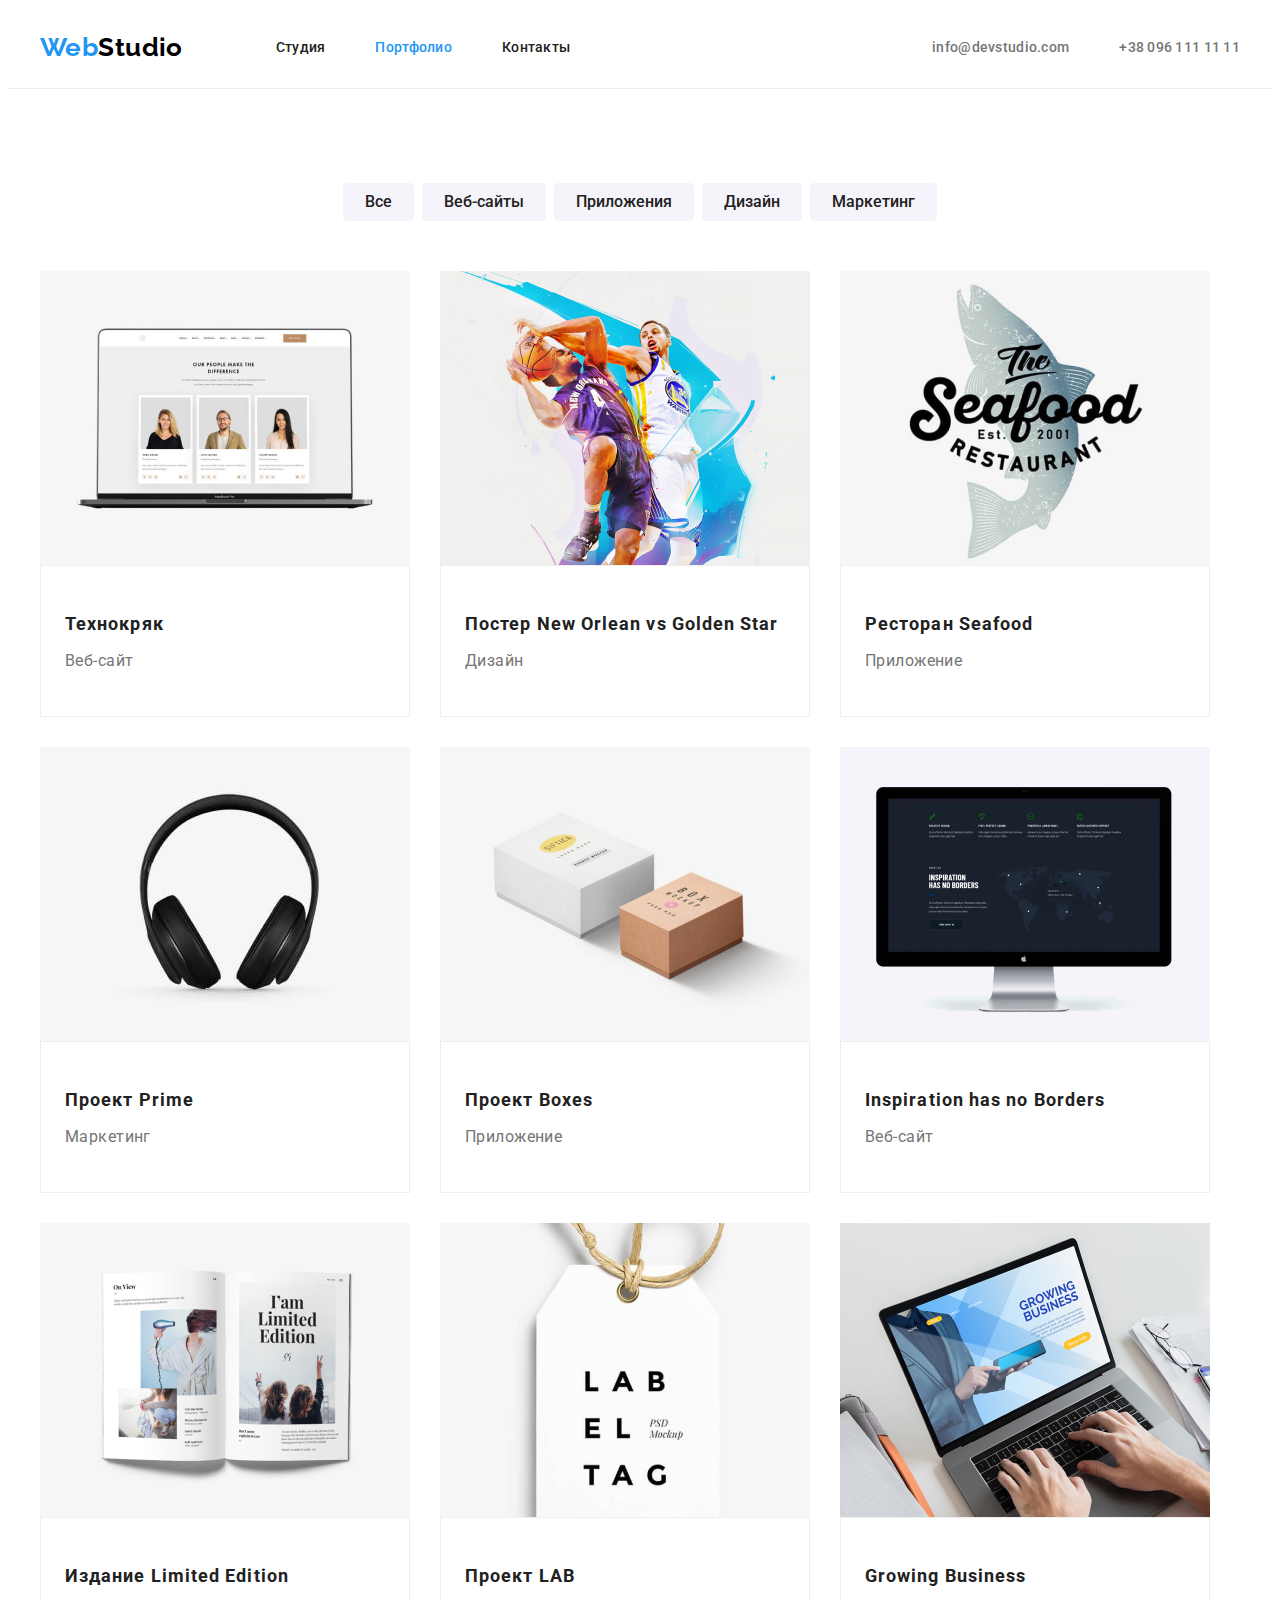
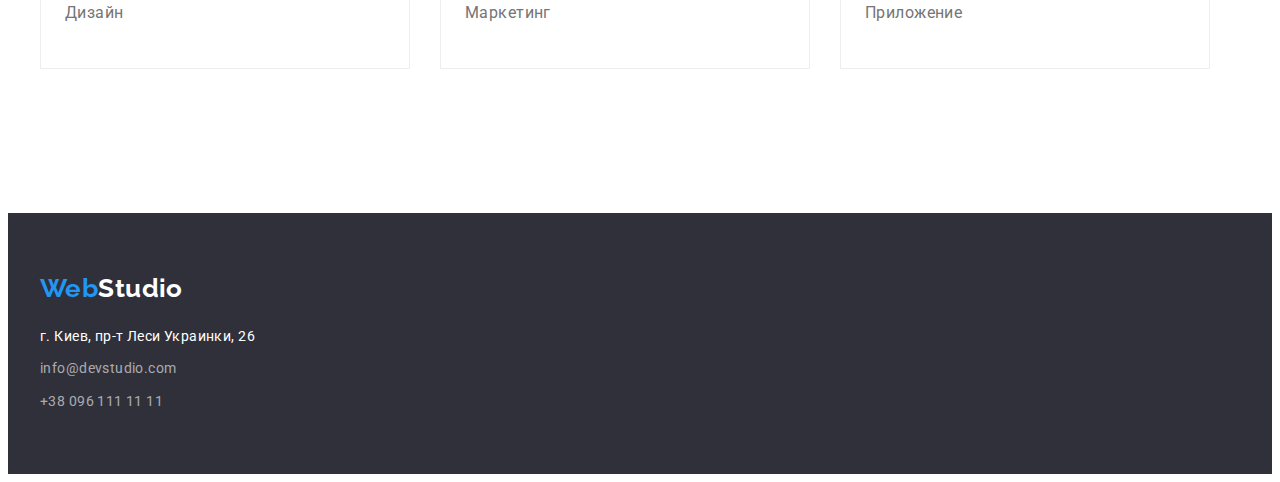
==== portfolio.html @ 4dc72d80 "started" ====
<!DOCTYPE html>
<html lang="ru">

<head>
    <meta charset="UTF-8">
    <meta http-equiv="X-UA-Compatible" content="IE=edge">
    <meta name="viewport" content="width=device-width, initial-scale=1.0">
    <title>Document</title>
    <link rel="stylesheet" href="node_modules/modern-normalize/modern-normalize.css">
    <link rel="preconnect" href="https://fonts.googleapis.com">
    <link rel="preconnect" href="https://fonts.gstatic.com" crossorigin>
    <link href="https://fonts.googleapis.com/css2?family=Raleway:wght@700&family=Roboto:wght@400;500;700;900&display=swap"
        rel="stylesheet">
    <link rel="stylesheet" href="./css/styles.css">
</head>
<body>
    <header class="header header-portfolio">
        <div class="container site-nav-flex">
            <nav class="nav site-nav-flex">
                <a class="logo" href="./index.html"> <span class="web">Web</span><span class="studio">Studio</span>
                </a>
    
                <ul class="site-nav list">
                    <li class="header-item"><a href="./index.html" class="link-contact">Студия</a></li>
                    <li class="header-item"><a href="./portfolio.html" class="link-contact curent">Портфолио</a></li>
                    <li class="header-item"><a href="" class="link-contact">Контакты</a></li>
                </ul>
            </nav>
    
            <ul class="site-contacts contacts-list list">
                <li class="header-item"><a href="mailto:info@devstudio.com" class="link-contact">info@devstudio.com</a></li>
                <li class="header-item"><a href="tel:+380961111111" class="link-contact">+38 096 111 11 11</a></li>
            </ul>
        </div>
    </header>

    <main class="main-bgd">
        <section class="section-portfolio">
            <div class="container">
                <h1 class="visually-hidden">Наше Портфолио</h1>
                    <ul class="button-list list">
                        <li class="button-item"><button type="button" class="button secondary-btn link">Все</button></li>
                        <li class="button-item"><button type="button" class="button secondary-btn link">Веб-сайты</button></li>
                        <li class="button-item"><button type="button" class="button secondary-btn link">Приложения</button></li>
                        <li class="button-item"><button type="button" class="button secondary-btn link">Дизайн</button></li>
                        <li class="button-item"><button type="button" class="button secondary-btn link">Маркетинг</button></li>
                    </ul>
                
                    <ul class="project-list list">
                        <li class="portfolio-item">
                            <img src="./images/portrets.jpg" alt="портреты людей на ноутбуке" width="370">
                            <div class="portfolio-item-wrap">
                            <h2 class="project-title">Технокряк</h2>
                            <p class="project-text">Веб-сайт</p>
                            </div>
                        </li>
                
                        <li class="portfolio-item">
                            <img src="./images/basketball.jpg" alt="два баскетболиста" width="370">
                            <div class="portfolio-item-wrap">
                            <h2 class="project-title">Постер New Orlean vs Golden Star</h2>
                            <p class="project-text">Дизайн</p>
                            </div>
                        </li>
                
                        <li class="portfolio-item">
                            <img src="./images/seafood.jpg" alt="надпись морская еда" width="370">
                            <div class="portfolio-item-wrap">
                            <h2 class="project-title">Ресторан Seafood</h2>
                            <p class="project-text">Приложение</p>
                            </div>
                        </li>
                
                        <li class="portfolio-item">
                            <img src="./images/headphones.jpg" alt="наушники" width="370">
                            <div class="portfolio-item-wrap">
                            <h2 class="project-title">Проект Prime</h2>
                            <p class="project-text">Маркетинг</p>
                            </div>
                        </li>
                
                        <li class="portfolio-item">
                            <img src="./images/boxes.jpg" alt="две картонные коробки" width="370">
                            <div class="portfolio-item-wrap">
                            <h2 class="project-title">Проект Boxes</h2>
                            <p class="project-text">Приложение</p>
                            </div>
                        </li>
                
                        <li class="portfolio-item">
                            <img src="./images/aple.jpg" alt="монитор" width="370">
                            <div class="portfolio-item-wrap">
                            <h2 class="project-title">Inspiration has no Borders</h2>
                            <p class="project-text">Веб-сайт</p>
                            </div>
                        </li>
                
                        <li class="portfolio-item">
                            <img src="./images/book.jpg" alt="раскрытая книга" width="370">
                            <div class="portfolio-item-wrap">
                            <h2 class="project-title">Издание Limited Edition</h2>
                            <p class="project-text">Дизайн</p>
                            </div>
                        </li>
                
                        <li class="portfolio-item">
                            <img src="./images/label.jpg" alt="лейбл етикетка" width="370">
                            <div class="portfolio-item-wrap">
                            <h2 class="project-title">Проект LAB</h2>
                            <p class="project-text">Маркетинг</p>
                            </div>
                        </li>
                
                        <li class="portfolio-item">
                            <img src="./images/laptop.jpg" alt="ноутбук" width="370">
                            <div class="portfolio-item-wrap">
                            <h2 class="project-title">Growing Business</h2>
                            <p class="project-text">Приложение</p>
                            </div>
                        </li>
                
                    </ul>
            </div>
        </section>

    </main>

<footer class="footer">
    <div class="container">
        <a class="logo-footer" href="./index.html"> <span class="web">Web</span><span class="studio">Studio</span>
        </a>
        <ul class="site-contacts contakts-footer list">
            <li class="foter-item"><a href="address:https://goo.gl/maps/EMwPWQ2nmu3G9indA" class="address link-footer">г. Киев, пр-т Леси
                    Украинки, 26</a>
            </li>
            <li class="foter-item"><a href="mailto:info@devstudio.com" class="mailto link-footer">info@devstudio.com</a></li>
            <li class="foter-item"><a href="tel:+380961111111" class="tel link-footer">+38 096 111 11 11</a></li>
        </ul>
    </div>
</footer>
</body>
</html>
---- css/styles.css ----
:root {
  --accent-color: #2196f3;
  --primary-text-color: #757575;
  --title-text-color: #212121;
  --primary-bg-color: #e5e5e5;
  --button-bg-color: #f5f4fa;
  --white-text-color: #fff;
  --futter-bg-color: #2f303a;
  --header-bg-color: #ffffff;
}
/* Стили для index.html */

/* Body */
body {
  background-color: var(--header-bg-color);
  color: var(--primary-text-color);

  font-family: Roboto, sans-serif;
  font-weight: 400;
  font-size: 14px;
  letter-spacing: 0.03em;
}
/* сброс стилей */
p, 
h1, 
h2, 
h3, 
h4, 
h5, 
h6 {
  margin: 0;
  padding: 0;
}

ul, ol {
  margin: 0;
  padding: 0;
}

button {
  cursor: pointer;
}
 img {
  display: block;
 }
.container {
  width: 1200px;
  padding-left: 15px;
  padding-right: 15px;
  margin: 0 auto;
}
/* outline: 1px solid red; */
.list {
  list-style: none;
}

.visually-hidden {
  position: absolute;
  white-space: nowrap;
  width: 1px;
  height: 1px;
  overflow: hidden;
  border: 0;
  padding: 0;
  clip: rect(0 0 0 0);
  clip-path: inset(50%);
  margin: -1px;
}

/* ___________________________________HEADER____________________________________________ */

.header {
  padding-top: 24px;
  padding-bottom: 25px;
}

.logo {
  text-decoration: none;
}

.site-nav .link-contact {
  color: var(--title-text-color);
  font-weight: 500;
  line-height: 1.14;
  letter-spacing: 0.02em;
  text-decoration: none;
}

.site-contacts .link-contact {
  color: var(--primary-text-color);
  font-weight: 500;
  line-height: 1.14;
  letter-spacing: 0.02em;
  text-decoration: none;
}

.site-contacts .address:hover,
.site-contacts .address:hover {
  color: var(--accent-color);
}

.link-contact:hover,
.link-contact:focus {
  color: var(--accent-color);
}
.site-nav .curent {
  color: var(--accent-color);
}

.site-nav {
  display: flex;
  align-items: center;
  margin-left: 93px;
}
.contacts-list {
  display: flex;
  align-items: center;
  margin-left: auto;
}

.site-nav-flex {
  display: flex;
  align-items: center;
}
.header-item:not(:last-child) {
  margin-right: 50px;
}

/* ___________________________________HERO____________________________________________ */
.hero {
  background-color: #2f303a;
  padding-top: 200px;
  padding-bottom: 200px;
}

.hero-title {
  color: var(--white-text-color);
  font-weight: 900;
  font-size: 44px;
  line-height: 1.36;
  text-align: center;
  letter-spacing: 0.06em;
  text-transform: uppercase;
  max-width: 696px;
  margin: 0 auto;
  margin-bottom: 30px;
}
.button.primary {
  background-color: var(--accent-color);
  color: var(--white-text-color);
  font-weight: 700;
  font-size: 16px;
  line-height: 1.88;
  display: flex;
  align-items: center;
  text-align: center;
  letter-spacing: 0.06em;
  cursor: pointer;
  margin: 0 auto;
  display: block;
  width: 200px;
  height: 50px;
  border-radius: 4px;
  border: none;
}

/* ___________________________________FEATURE____________________________________________ */

.feature-list {
  display: flex;
}

.feature-title {
  color: var(--title-text-color);
  font-size: 14px;
  font-weight: 700;
  line-height: 1.14;
  text-transform: uppercase;
  margin-bottom: 10px;
}

.feature .text {
  line-height: 1.71;
}
.feature {
  padding-top: 94px;
  padding-bottom: 47px;
}
.feature-item {
  width: 270px;
}
.feature-item:not(:last-child) {
  margin-right: 30px;
}
/* ___________________________________WORK____________________________________________ */
.work-title{
  color: var(--title-text-color);
  font-weight: 700;
  font-size: 36px;
  line-height: 1.17;
  text-align: center;
  letter-spacing: 0.03em;
  margin-bottom: 50px;

}
.work {
padding-top: 47px;
padding-bottom: 94px;
}
.work-list {
  display: flex;
  justify-content: center;
}
.work-item:not(:last-child) {
  margin-right: 30px;

}
/* ___________________________________TEAM____________________________________________ */
.team-list {
  display: flex;
  justify-content: center;
}
.team-title {
  color: var(--title-text-color);
  font-weight: 700;
  font-size: 36px;
  line-height: 1.17;
  text-align: center;
  margin-bottom: 50px;
}

.team {
  background-color: #f5f4fa;
  padding-top: 94px;
  padding-bottom: 124px;
}

.team-item-title {
  color: var(--title-text-color);
  font-weight: 500;
  font-size: 16px;
  line-height: 1.19;
  margin-top: 30px;
  margin-bottom: 10px;
  text-align: center;
}
.team-item-wrap {
  margin-top: 30px;
}
.team-text {
  text-align: center;
}

.team-item {
  background-color: var(--header-bg-color);
  border-radius: 0px 0px 4px 4px;
  box-shadow: 0px 1px 3px rgba(0, 0, 0, 0.12),
  0px 1px 1px rgba(0, 0, 0, 0.14),
  0px 2px 1px rgba(0, 0, 0, 0.2);
}
.team .text {
  font-size: 16px;
  line-height: 1.19;
  margin-bottom: 30px;
}
.team-item:not(:last-child) {
  margin-right: 30px;
}
/* ___________________________________FOOTER____________________________________________ */

.footer {
  background-color: var(--futter-bg-color);
  padding-top: 60px;
  padding-bottom: 60px;
  }

.logo-footer {
  text-decoration: none;
}

.logo-footer .web {
  color: var(--accent-color);
  font-family: Raleway, sans-serif;
  font-weight: 700;
  font-size: 26px;
  line-height: 1.2;
}

.logo-footer .studio {
  color: var(--white-text-color);
  font-family: Raleway, sans-serif;
  font-weight: 700;
  font-size: 26px;
  line-height: 1.2;
}

.logo .web {
  color: var(--accent-color);
  font-family: Raleway, sans-serif;
  font-weight: 700;
  font-size: 26px;
  line-height: 1.2;
}

.logo .studio {
  color: #000000;
  font-family: Raleway, sans-serif;
  font-weight: 700;
  font-size: 26px;
  line-height: 1.2;
}

.site-contacts .address {
  color: var(--white-text-color);
  line-height: 1.71;
  text-decoration: none;
}

.site-contacts .mailto:hover,
.site-contacts .mailto:focus {
  color: var(--accent-color);
}

.site-contacts .tel:hover,
.site-contacts .tel:focus {
  color: var(--accent-color);
}

.site-contacts .mailto,
.site-contacts .tel {
  color: rgba(255, 255, 255, 0.6);
  line-height: 1.71;
  text-decoration: none;
}

.contakts-footer {
  margin-top: 20px;
}
.foter-item:not(:last-child) {
  margin-bottom: 9px;
}

/* _____________________СТРАНИЦА portfolio.html_____________________________________*/
.header-portfolio {
  border-bottom: 1px solid #ECECEC;
}
.section-portfolio {
  padding-top: 94px;
  padding-bottom: 114px;
}

.portfolio-item-wrap {
border: 1px solid #EEEEEE;
box-sizing: border-box;
padding: 20px 24px;
margin-bottom: 30px;
}
.portfolio-item {
  margin-right: 30px;
}

.project-title {
  color: var(--title-text-color);
  font-weight: 700;
  font-size: 18px;
  line-height: 2;
  letter-spacing: 0.06em;
  margin-top: 20px;
  margin-bottom: 4px;
}
.project-list {
  display: flex;
  flex-wrap: wrap;
  justify-content: center;
}
.project-text {
  font-size: 16px;
  line-height: 1.88;
  margin-bottom: 20px;
}
/* Стилизация кнопок  */
.button-list {
  display: flex;
  justify-content: center;
  margin-bottom: 50px;
}

.button {
  color: var(--white-text-color);
  background-color: var(--accent-color);
  font-family: inherit;
}

.secondary-btn {
  color: var(--title-text-color);
  background-color: var(--button-bg-color);
  font-weight: 500;
  font-size: 16px;
  line-height: 1.62;
  border-radius: 4px;
  border: none;
  padding: 6px 22px;
}

.button-item:not(:last-child) {
  margin-right: 8px;
}

/* ховер и фокус для списка кнопок */
.list .link:hover,
.list .link:focus {
  color: var(--white-text-color);
  background-color: var(--accent-color);
}
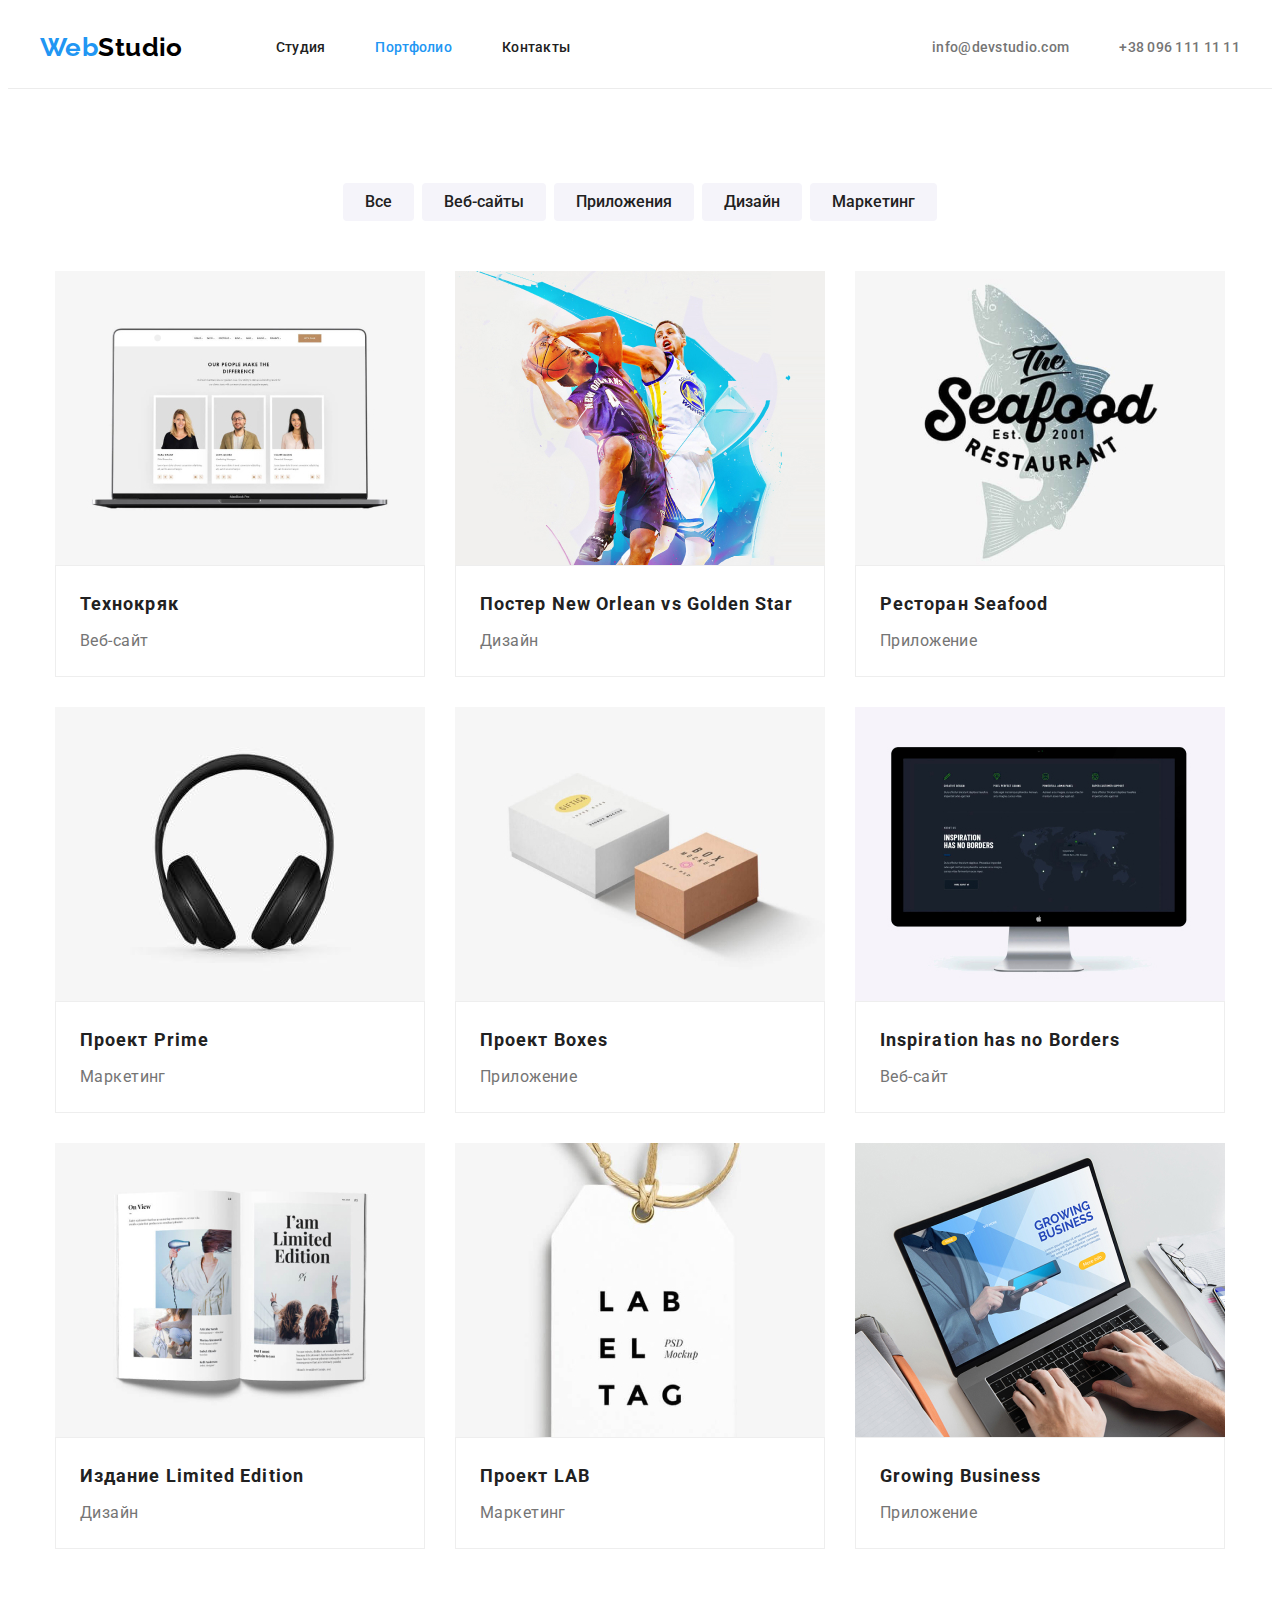
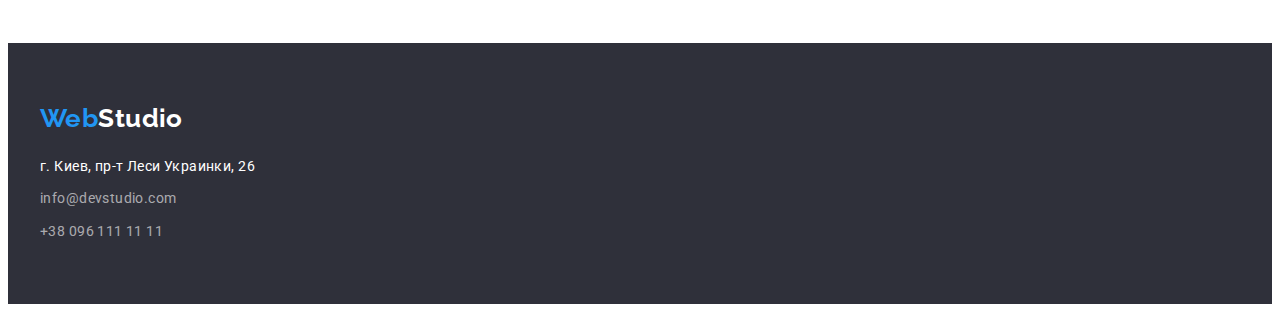
==== commit 9353610e: "замена" ====
--- a/portfolio.html
+++ b/portfolio.html
@@ -6,7 +6,9 @@
     <meta http-equiv="X-UA-Compatible" content="IE=edge">
     <meta name="viewport" content="width=device-width, initial-scale=1.0">
     <title>Document</title>
-    <link rel="stylesheet" href="node_modules/modern-normalize/modern-normalize.css">
+    <link rel="stylesheet" href="https://cdnjs.cloudflare.com/ajax/libs/modern-normalize/1.1.0/modern-normalize.min.css"
+        integrity="sha512-wpPYUAdjBVSE4KJnH1VR1HeZfpl1ub8YT/NKx4PuQ5NmX2tKuGu6U/JRp5y+Y8XG2tV+wKQpNHVUX03MfMFn9Q=="
+        crossorigin="anonymous" referrerpolicy="no-referrer" />
     <link rel="preconnect" href="https://fonts.googleapis.com">
     <link rel="preconnect" href="https://fonts.gstatic.com" crossorigin>
     <link href="https://fonts.googleapis.com/css2?family=Raleway:wght@700&family=Roboto:wght@400;500;700;900&display=swap"
--- a/css/styles.css
+++ b/css/styles.css
@@ -48,8 +48,9 @@
   padding-left: 15px;
   padding-right: 15px;
   margin: 0 auto;
-}
-/* outline: 1px solid red; */
+  /* outline: 1px solid red; */
+}
+
 .list {
   list-style: none;
 }
@@ -232,7 +233,7 @@
 .team {
   background-color: #f5f4fa;
   padding-top: 94px;
-  padding-bottom: 124px;
+  padding-bottom: 94px;
 }
 
 .team-item-title {
@@ -240,12 +241,12 @@
   font-weight: 500;
   font-size: 16px;
   line-height: 1.19;
-  margin-top: 30px;
   margin-bottom: 10px;
   text-align: center;
 }
 .team-item-wrap {
-  margin-top: 30px;
+  padding-top: 30px;
+  padding-bottom: 30px;
 }
 .team-text {
   text-align: center;
@@ -261,7 +262,6 @@
 .team .text {
   font-size: 16px;
   line-height: 1.19;
-  margin-bottom: 30px;
 }
 .team-item:not(:last-child) {
   margin-right: 30px;
@@ -346,17 +346,24 @@
 }
 .section-portfolio {
   padding-top: 94px;
-  padding-bottom: 114px;
+  padding-bottom: 94px;
+}
+
+.portfolio-item {
+margin-right: 30px;
+margin-bottom: 30px;
+}
+.portfolio-item:nth-child(3n) {
+  margin-right: 0px;
+}
+.portfolio-item:nth-last-child(-n + 3) {
+  margin-bottom: 0px;
 }
 
 .portfolio-item-wrap {
 border: 1px solid #EEEEEE;
 box-sizing: border-box;
 padding: 20px 24px;
-margin-bottom: 30px;
-}
-.portfolio-item {
-  margin-right: 30px;
 }
 
 .project-title {
@@ -365,7 +372,6 @@
   font-size: 18px;
   line-height: 2;
   letter-spacing: 0.06em;
-  margin-top: 20px;
   margin-bottom: 4px;
 }
 .project-list {
@@ -376,7 +382,6 @@
 .project-text {
   font-size: 16px;
   line-height: 1.88;
-  margin-bottom: 20px;
 }
 /* Стилизация кнопок  */
 .button-list {
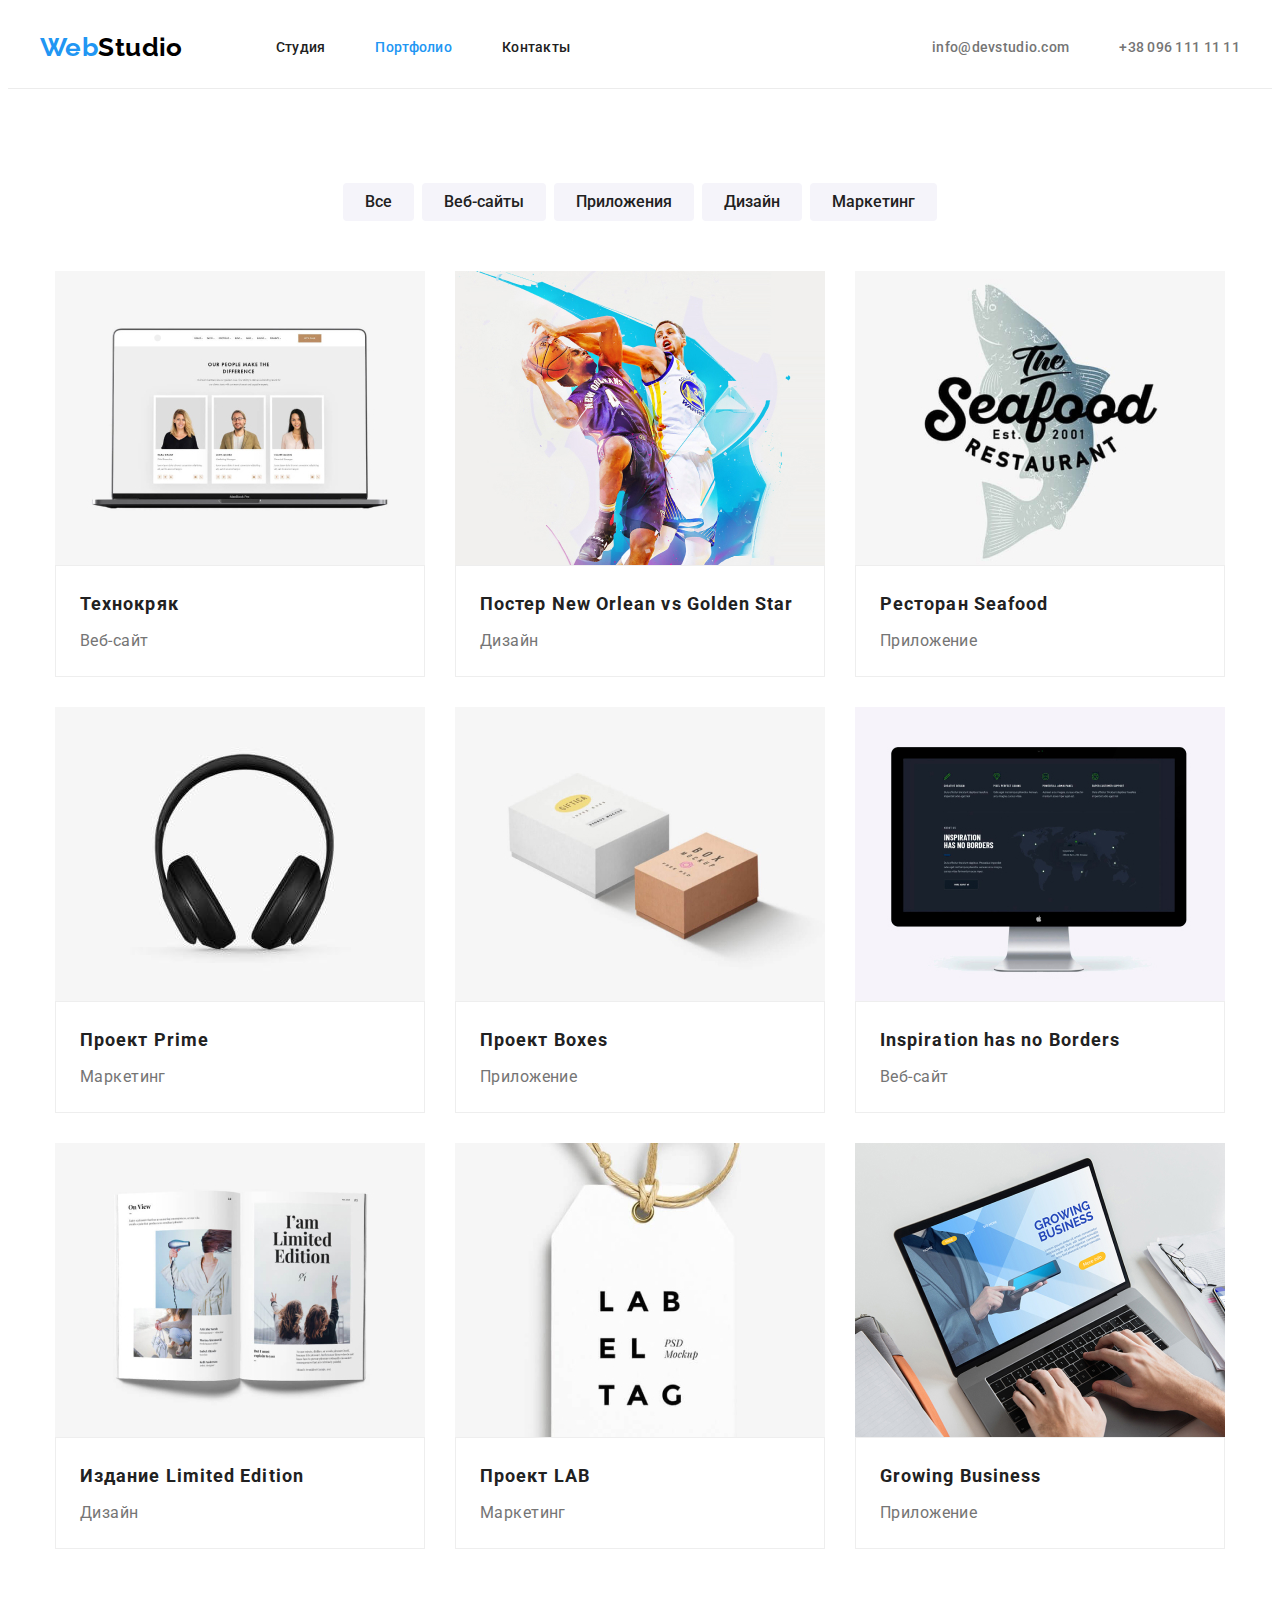
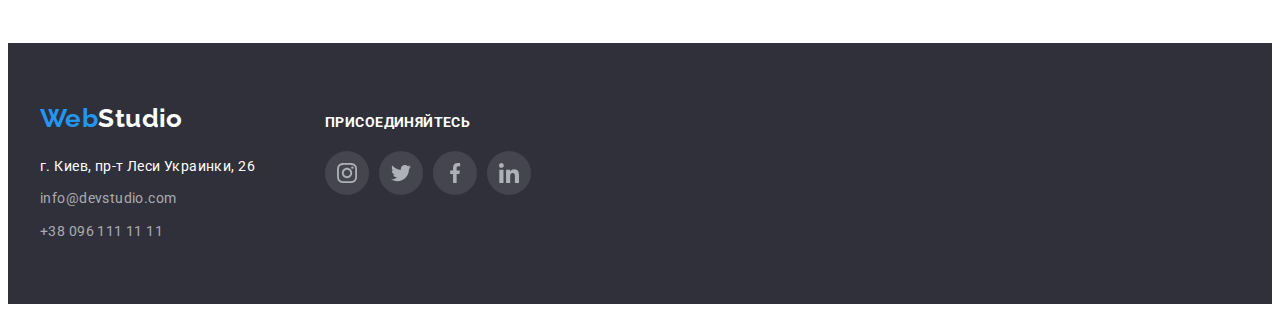
==== commit 4dadf2c0: "footer hover+focus" ====
--- a/portfolio.html
+++ b/portfolio.html
@@ -129,15 +129,52 @@
 
 <footer class="footer">
     <div class="container">
-        <a class="logo-footer" href="./index.html"> <span class="web">Web</span><span class="studio">Studio</span>
-        </a>
-        <ul class="site-contacts contakts-footer list">
-            <li class="foter-item"><a href="address:https://goo.gl/maps/EMwPWQ2nmu3G9indA" class="address link-footer">г. Киев, пр-т Леси
-                    Украинки, 26</a>
-            </li>
-            <li class="foter-item"><a href="mailto:info@devstudio.com" class="mailto link-footer">info@devstudio.com</a></li>
-            <li class="foter-item"><a href="tel:+380961111111" class="tel link-footer">+38 096 111 11 11</a></li>
-        </ul>
+        <div class="footer-aal">
+            <div class="footer-box">
+                <a class="logo-footer" href="./index.html"> <span class="web">Web</span><span
+                        class="studio">Studio</span>
+                </a>
+                <ul class="site-contacts contakts-footer list">
+                    <li class="foter-item"><a href="address:https://goo.gl/maps/EMwPWQ2nmu3G9indA"
+                            class="address link-footer">г. Киев, пр-т Леси
+                            Украинки, 26</a>
+                    </li>
+                    <li class="foter-item"><a href="mailto:info@devstudio.com"
+                            class="mailto link-footer">info@devstudio.com</a></li>
+                    <li class="foter-item"><a href="tel:+380961111111" class="tel link-footer">+38 096 111 11 11</a>
+                    </li>
+                </ul>
+            </div>
+            <div class="join-box">
+                <p class="join-title">присоединяйтесь</p>
+                <ul class="join-list list">
+                    <li class="join-item">
+                        <a href="" class="join-link"><svg class="join-icon" width="20" heigth="20">
+                                <use href="./images/sprite.svg#icon-instagram"></use>
+                            </svg>
+                        </a>
+                    </li>
+                    <li class="join-item">
+                        <a href="" class="join-link"><svg class="join-icon" width="20" heigth="20">
+                                <use href="./images/sprite.svg#icon-twitter"></use>
+                            </svg>
+                        </a>
+                    </li>
+                    <li class="join-item">
+                        <a href="" class="join-link"><svg class="join-icon" width="20" heigth="20">
+                                <use href="./images/sprite.svg#icon-facebook"></use>
+                            </svg>
+                        </a>
+                    </li>
+                    <li class="join-item">
+                        <a href="" class="join-link"><svg class="join-icon" width="20" heigth="20">
+                                <use href="./images/sprite.svg#icon-linkedin"></use>
+                            </svg>
+                        </a>
+                    </li>
+                </ul>
+            </div>
+        </div>
     </div>
 </footer>
 </body>
--- a/css/styles.css
+++ b/css/styles.css
@@ -126,12 +126,33 @@
 .header-item:not(:last-child) {
   margin-right: 50px;
 }
-
+.contact-icon-mail {
+  width: 16px;
+  height: 12px;
+  fill: currentColor;
+  margin-right: 10px;
+}
+
+.contact-icon-tel {
+  width: 10px;
+  height: 16px;
+  fill: currentColor;
+  margin-right: 10px;
+}
 /* ___________________________________HERO____________________________________________ */
 .hero {
   background-color: #2f303a;
   padding-top: 200px;
   padding-bottom: 200px;
+  height: 600px;
+  max-width: 1600px;
+  margin-left: auto;
+  margin-right: auto;
+  background-image: linear-gradient(rgba(47, 48, 58, 0.4), rgba(47, 48, 58, 0.4)),
+  url('../images/bgd-hero.jpg');
+  background-size: cover;
+  background-repeat: no-repeat;
+  background-position: center;
 }
 
 .hero-title {
@@ -139,7 +160,6 @@
   font-weight: 900;
   font-size: 44px;
   line-height: 1.36;
-  text-align: center;
   letter-spacing: 0.06em;
   text-transform: uppercase;
   max-width: 696px;
@@ -166,11 +186,19 @@
 }
 
 /* ___________________________________FEATURE____________________________________________ */
-
-.feature-list {
-  display: flex;
-}
-
+.feature {
+  padding-top: 94px;
+  padding-bottom: 47px;
+}
+.feature .feature-list {
+  display: flex;
+}
+.feature-list .feature-item {
+  width: 270px;
+}
+.feature-list .feature-item:not(:last-child) {
+  margin-right: 30px;
+}
 .feature-title {
   color: var(--title-text-color);
   font-size: 14px;
@@ -183,15 +211,58 @@
 .feature .text {
   line-height: 1.71;
 }
-.feature {
-  padding-top: 94px;
-  padding-bottom: 47px;
-}
-.feature-item {
+
+.feature-list 
+
+.feature-item-antenna::before {
+  background: #F5F4FA;
+  border-radius: 4px;
+  display: block;
+  content: '';
   width: 270px;
-}
-.feature-item:not(:last-child) {
-  margin-right: 30px;
+  height: 120px;
+  margin-bottom: 20px;
+  background-repeat: no-repeat;
+  background-position: center;
+  background-image: url(../images/antenna\ 1.svg);
+}
+.feature-item-clock::before {
+  background: #F5F4FA;
+  border-radius: 4px;
+  display: block;
+  content: '';
+  width: 270px;
+  height: 120px;
+  margin-bottom: 20px;
+  background-repeat: no-repeat;
+  background-position: center;
+  background-image: url(../images/clock\ 1.svg);
+  
+
+}
+.feature-item-diagram::before {
+  background: #F5F4FA;
+  border-radius: 4px;
+  display: block;
+  content: '';
+  width: 270px;
+  height: 120px;
+  margin-bottom: 20px;
+  background-repeat: no-repeat;
+  background-position: center;
+  background-image: url(../images/diagram\ 1.svg);
+}
+.feature-item-astronaut::before {
+  background: #F5F4FA;
+  border-radius: 4px;
+  display: block;
+  content: '';
+  width: 270px;
+  height: 120px;
+  margin-bottom: 20px;
+  background-repeat: no-repeat;
+  background-position: center;
+  background-image: url(../images/astronaut\ 1.svg);
 }
 /* ___________________________________WORK____________________________________________ */
 .work-title{
@@ -217,9 +288,10 @@
 
 }
 /* ___________________________________TEAM____________________________________________ */
-.team-list {
-  display: flex;
-  justify-content: center;
+.team {
+  background-color: #f5f4fa;
+  padding-top: 94px;
+  padding-bottom: 94px;
 }
 .team-title {
   color: var(--title-text-color);
@@ -230,41 +302,135 @@
   margin-bottom: 50px;
 }
 
-.team {
-  background-color: #f5f4fa;
-  padding-top: 94px;
-  padding-bottom: 94px;
-}
-
-.team-item-title {
+.team .team-list {
+  display: flex;
+}
+.team-list .team-item {
+  height: 428px;
+  text-align: center;
+  background-color: var(--header-bg-color);
+  border-radius: 0px 0px 4px 4px;
+  box-shadow: 0px 1px 3px rgba(0, 0, 0, 0.12),
+    0px 1px 1px rgba(0, 0, 0, 0.14),
+    0px 2px 1px rgba(0, 0, 0, 0.2);
+}
+
+.team-item:not(:last-child) {
+  margin-right: 30px;
+}
+
+ .team-img {
+  display: block;
+}
+.team-list .team-content {
+  padding-top: 30px;
+  padding-bottom: 16px;
+}
+
+.team-item .team-item-title {
   color: var(--title-text-color);
   font-weight: 500;
   font-size: 16px;
   line-height: 1.19;
   margin-bottom: 10px;
-  text-align: center;
-}
-.team-item-wrap {
-  padding-top: 30px;
-  padding-bottom: 30px;
-}
-.team-text {
-  text-align: center;
-}
-
-.team-item {
-  background-color: var(--header-bg-color);
-  border-radius: 0px 0px 4px 4px;
-  box-shadow: 0px 1px 3px rgba(0, 0, 0, 0.12),
-  0px 1px 1px rgba(0, 0, 0, 0.14),
-  0px 2px 1px rgba(0, 0, 0, 0.2);
-}
-.team .text {
+}
+.team-list .team-content {
   font-size: 16px;
   line-height: 1.19;
 }
-.team-item:not(:last-child) {
+
+
+/* _______ICONS_____________ */
+
+
+.team-list .team-social-list {
+  display: flex;
+  justify-content: center;
+}
+.team-social-list .team-item-soc:not(:last-child) {
+  margin-right: 10px;
+}
+/* .team-icon-blok {
+  padding-top: 16px;
+  padding-bottom: 30px;
+} */
+
+.team-social-list .team-icon-link {
+width: 44px;
+height: 44px;
+display: flex;
+justify-content: center;
+align-items: center;
+border-radius: 50%;
+color: #AFB1B8;
+}
+
+.team-icon-link .team-icon {
+  width: 20px;
+  height: 20px;
+  fill: currentColor;
+}
+
+.team-icon-link:hover .team-icon, 
+.team-icon-link:focus .team-icon {
+  color: var(--header-bg-color);
+}
+
+.team-icon-link:hover,
+.team-icon-link:focus {
+  background-color: #2196f3;
+}
+
+/* ___________________________________CLIENTS____________________________________________ */
+
+.clients {
+  padding-top: 94px;
+  padding-bottom: 94px;
+}
+
+.clients .clients-title {
+  font-weight: 700;
+  font-size: 36px;
+  line-height: 1.17
+  letter-spacing: 0.03em;
+  margin-bottom: 50px;
+  text-align: center;
+  color: var(--title-text-color);
+}
+
+.clients .clients-list {
+  display: flex;
+  justify-content: center;
+}
+.clients-list .clients-item-icon {
+  width: 170px;
+  height: 92px;
+}
+.clients-list .clients-item-icon:not(:last-child) {
   margin-right: 30px;
+}
+
+.clients-list .clients-link {
+  width: 100%;
+  height: 100%;
+  display: flex;
+  justify-content: center;
+  align-items: center;
+  border: 1px solid #AFB1B8;
+  border-radius: 4px;
+  color: #AFB1B8;;
+}
+
+.clients-link .clients-icon {
+  width: 106px;
+  height: 60px;
+  fill: currentColor;
+}
+
+.clients-link:hover,
+.clients-link:focus {
+  color: var(--accent-color);
+  border-color: var(--accent-color);
 }
 /* ___________________________________FOOTER____________________________________________ */
 
@@ -274,6 +440,10 @@
   padding-bottom: 60px;
   }
 
+.footer .footer-aal {
+  display: flex;
+  }
+
 .logo-footer {
   text-decoration: none;
 }
@@ -339,6 +509,43 @@
 .foter-item:not(:last-child) {
   margin-bottom: 9px;
 }
+/* _________________JOIN__________ */
+
+.join-box{
+  margin-left: 70px;
+  margin-top: 12px;
+}
+
+.join-box .join-title {
+  margin-bottom: 20px;
+  font-weight: 700;
+  font-size: 14px;
+  line-height: 1.14;
+  letter-spacing: 0.03em;
+  text-transform: uppercase;
+  color: var(--header-bg-color);
+}
+.join-box .join-list {
+  display: flex;
+}
+.join-list .join-item:not(:last-child) {
+  margin-right: 10px;
+}
+.join-list .join-link {
+  display: flex;
+  justify-content: center;
+  align-items: center;
+  width: 44px;
+  height: 44px;
+  border-radius: 50%;
+  background-color: rgba(255, 255, 255, 0.1);;
+}
+
+.join-link:hover,
+.join-link:focus {
+  background-color: var(--accent-color);
+}
+
 
 /* _____________________СТРАНИЦА portfolio.html_____________________________________*/
 .header-portfolio {
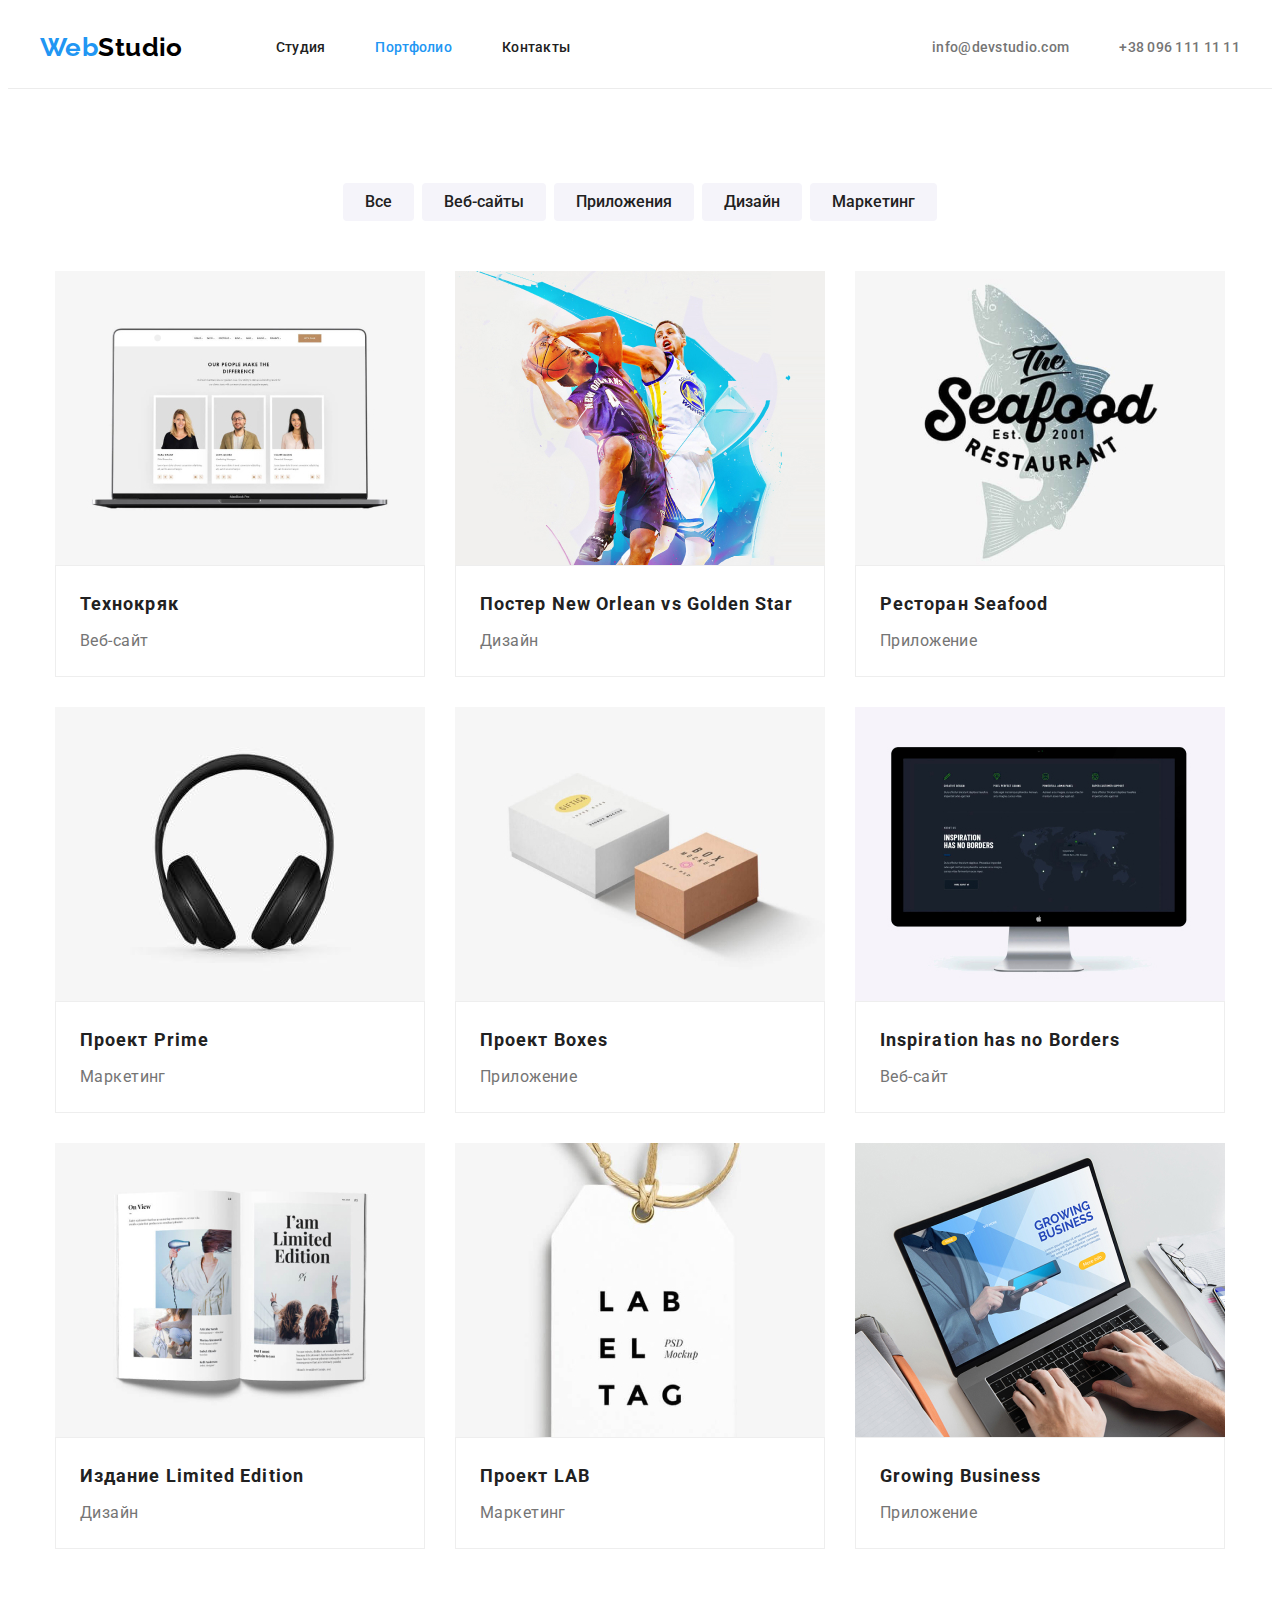
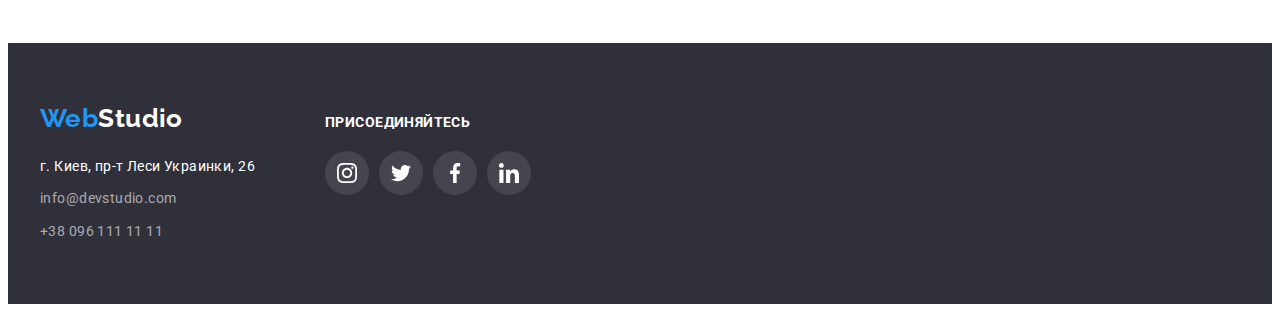
==== commit b1d92679: "Правильний колір іконок" ====
--- a/portfolio.html
+++ b/portfolio.html
@@ -150,25 +150,25 @@
                 <ul class="join-list list">
                     <li class="join-item">
                         <a href="" class="join-link"><svg class="join-icon" width="20" heigth="20">
-                                <use href="./images/sprite.svg#icon-instagram"></use>
+                                <use href="./images/symbol-defs.svg#icon-instagram"></use>
                             </svg>
                         </a>
                     </li>
                     <li class="join-item">
                         <a href="" class="join-link"><svg class="join-icon" width="20" heigth="20">
-                                <use href="./images/sprite.svg#icon-twitter"></use>
+                                <use href="./images/symbol-defs.svg#icon-twitter"></use>
                             </svg>
                         </a>
                     </li>
                     <li class="join-item">
                         <a href="" class="join-link"><svg class="join-icon" width="20" heigth="20">
-                                <use href="./images/sprite.svg#icon-facebook"></use>
+                                <use href="./images/symbol-defs.svg#icon-facebook"></use>
                             </svg>
                         </a>
                     </li>
                     <li class="join-item">
                         <a href="" class="join-link"><svg class="join-icon" width="20" heigth="20">
-                                <use href="./images/sprite.svg#icon-linkedin"></use>
+                                <use href="./images/symbol-defs.svg#icon-linkedin"></use>
                             </svg>
                         </a>
                     </li>
--- a/css/styles.css
+++ b/css/styles.css
@@ -371,14 +371,10 @@
   fill: currentColor;
 }
 
-.team-icon-link:hover .team-icon, 
-.team-icon-link:focus .team-icon {
-  color: var(--header-bg-color);
-}
-
 .team-icon-link:hover,
 .team-icon-link:focus {
   background-color: #2196f3;
+  color: var(--header-bg-color);
 }
 
 /* ___________________________________CLIENTS____________________________________________ */
@@ -391,7 +387,7 @@
 .clients .clients-title {
   font-weight: 700;
   font-size: 36px;
-  line-height: 1.17
+  line-height: 1.17;
   letter-spacing: 0.03em;
   margin-bottom: 50px;
   text-align: center;
@@ -525,12 +521,18 @@
   text-transform: uppercase;
   color: var(--header-bg-color);
 }
+
 .join-box .join-list {
   display: flex;
 }
 .join-list .join-item:not(:last-child) {
   margin-right: 10px;
 }
+
+.join-icon {
+  fill: var(--header-bg-color);
+}
+
 .join-list .join-link {
   display: flex;
   justify-content: center;
@@ -590,7 +592,7 @@
   font-size: 16px;
   line-height: 1.88;
 }
-/* Стилизация кнопок  */
+/* _____________Стилизация кнопок______________  */
 .button-list {
   display: flex;
   justify-content: center;
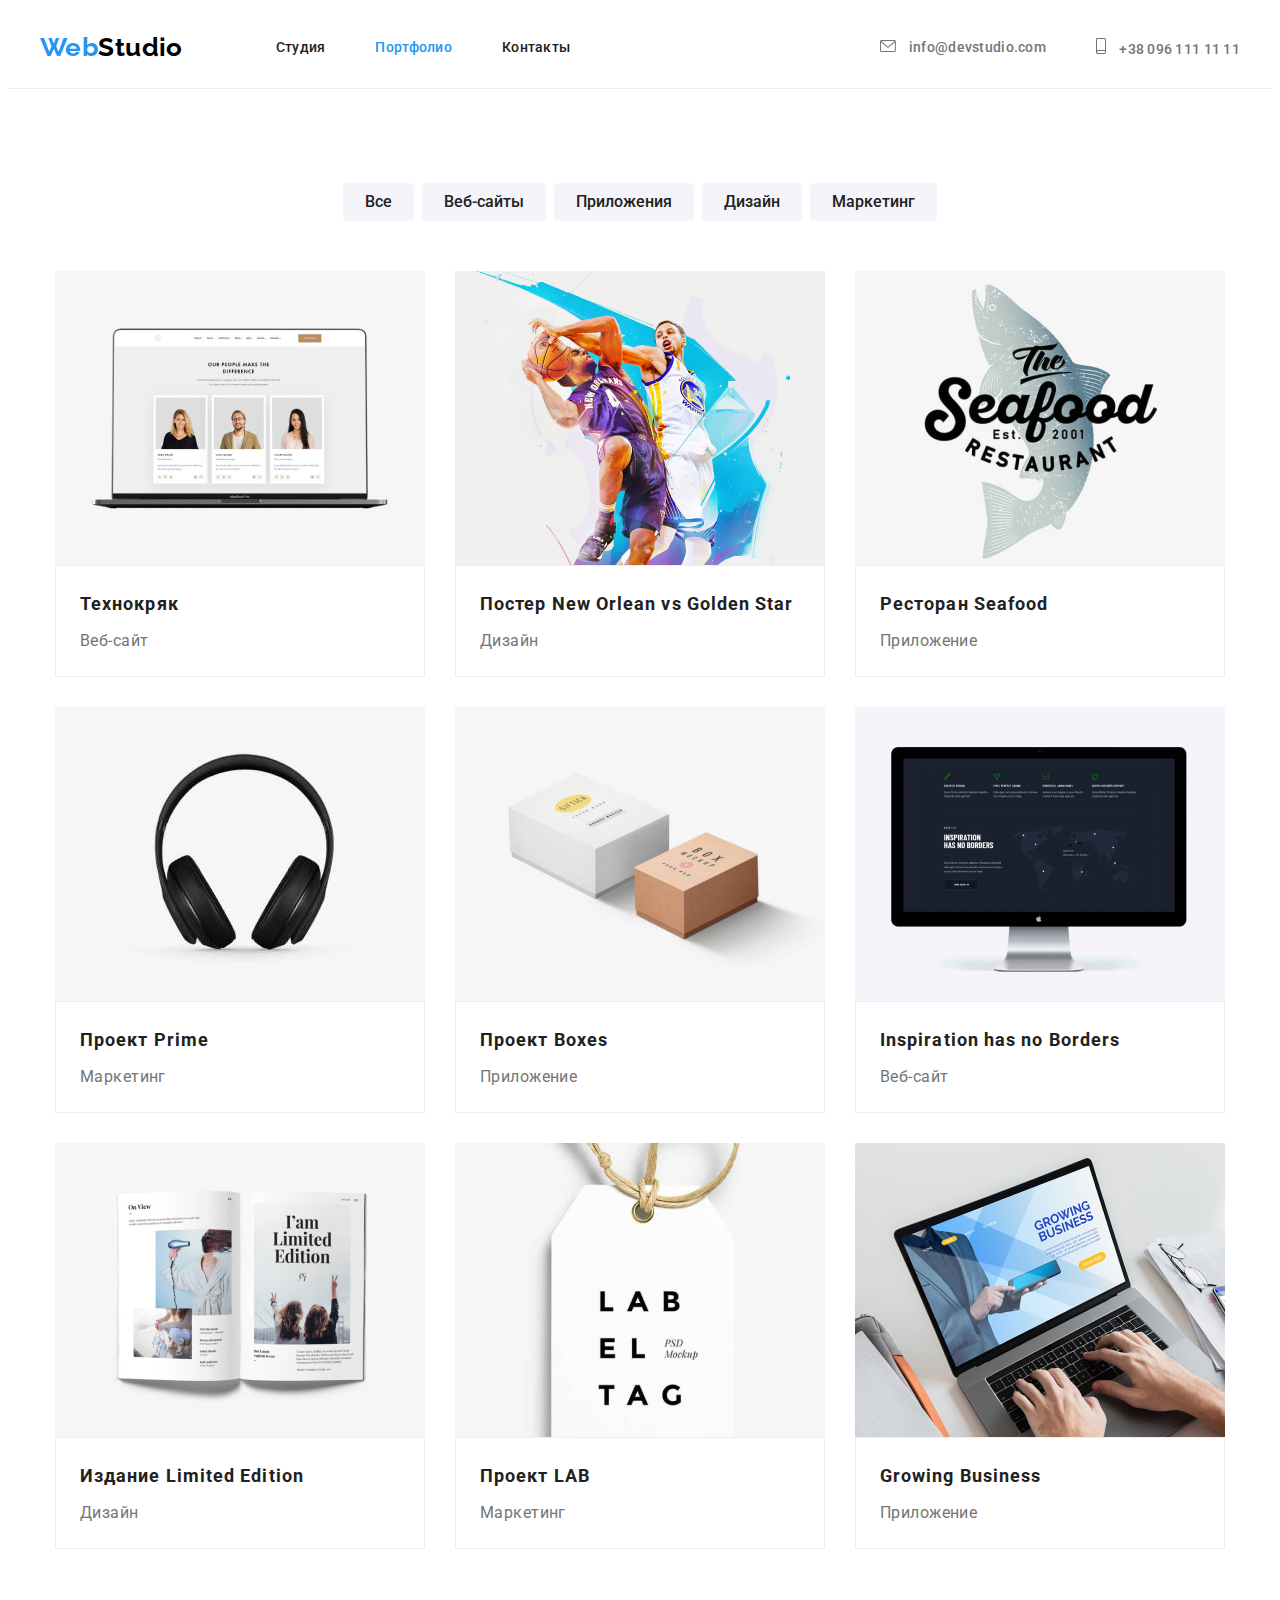
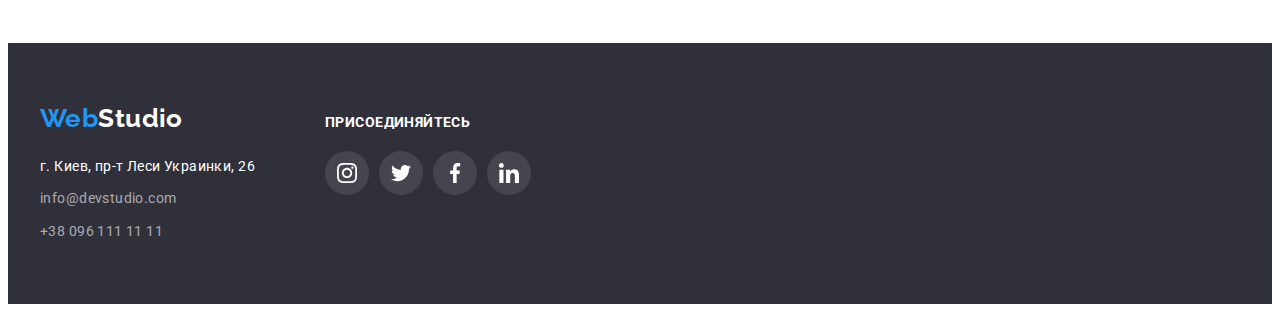
==== commit 592404f1: "fixes" ====
--- a/portfolio.html
+++ b/portfolio.html
@@ -30,8 +30,17 @@
             </nav>
     
             <ul class="site-contacts contacts-list list">
-                <li class="header-item"><a href="mailto:info@devstudio.com" class="link-contact">info@devstudio.com</a></li>
-                <li class="header-item"><a href="tel:+380961111111" class="link-contact">+38 096 111 11 11</a></li>
+                <li class="header-item"><a href="mailto:info@devstudio.com" class="link-contact">
+                        <svg class="contact-icon-mail">
+                            <use href="./images/sprite.svg#icon-mail"></use>
+                        </svg>
+                        info@devstudio.com</a></li>
+            
+                <li class="header-item"><a href="tel:+380961111111" class="link-contact">
+                        <svg class="contact-icon-tel">
+                            <use href="./images/sprite.svg#icon-smartphone"></use>
+                        </svg>
+                        +38 096 111 11 11</a></li>
             </ul>
         </div>
     </header>
@@ -149,25 +158,25 @@
                 <p class="join-title">присоединяйтесь</p>
                 <ul class="join-list list">
                     <li class="join-item">
-                        <a href="" class="join-link"><svg class="join-icon" width="20" heigth="20">
+                        <a href="" class="join-link"><svg class="join-icon" width="20" height="20">
                                 <use href="./images/symbol-defs.svg#icon-instagram"></use>
                             </svg>
                         </a>
                     </li>
                     <li class="join-item">
-                        <a href="" class="join-link"><svg class="join-icon" width="20" heigth="20">
+                        <a href="" class="join-link"><svg class="join-icon" width="20" height="20">
                                 <use href="./images/symbol-defs.svg#icon-twitter"></use>
                             </svg>
                         </a>
                     </li>
                     <li class="join-item">
-                        <a href="" class="join-link"><svg class="join-icon" width="20" heigth="20">
+                        <a href="" class="join-link"><svg class="join-icon" width="20" height="20">
                                 <use href="./images/symbol-defs.svg#icon-facebook"></use>
                             </svg>
                         </a>
                     </li>
                     <li class="join-item">
-                        <a href="" class="join-link"><svg class="join-icon" width="20" heigth="20">
+                        <a href="" class="join-link"><svg class="join-icon" width="20" height="20">
                                 <use href="./images/symbol-defs.svg#icon-linkedin"></use>
                             </svg>
                         </a>
--- a/css/styles.css
+++ b/css/styles.css
@@ -592,6 +592,15 @@
   font-size: 16px;
   line-height: 1.88;
 }
+/* ___________SHADOW CARTS */
+
+.project-list .portfolio-item:hover,
+.project-list .portfolio-item:focus {
+  box-shadow: 0px 1px 1px rgba(0, 0, 0, 0.12),
+    0px 4px 4px rgba(0, 0, 0, 0.06),
+    1px 4px 6px rgba(0, 0, 0, 0.16);
+}
+
 /* _____________Стилизация кнопок______________  */
 .button-list {
   display: flex;
